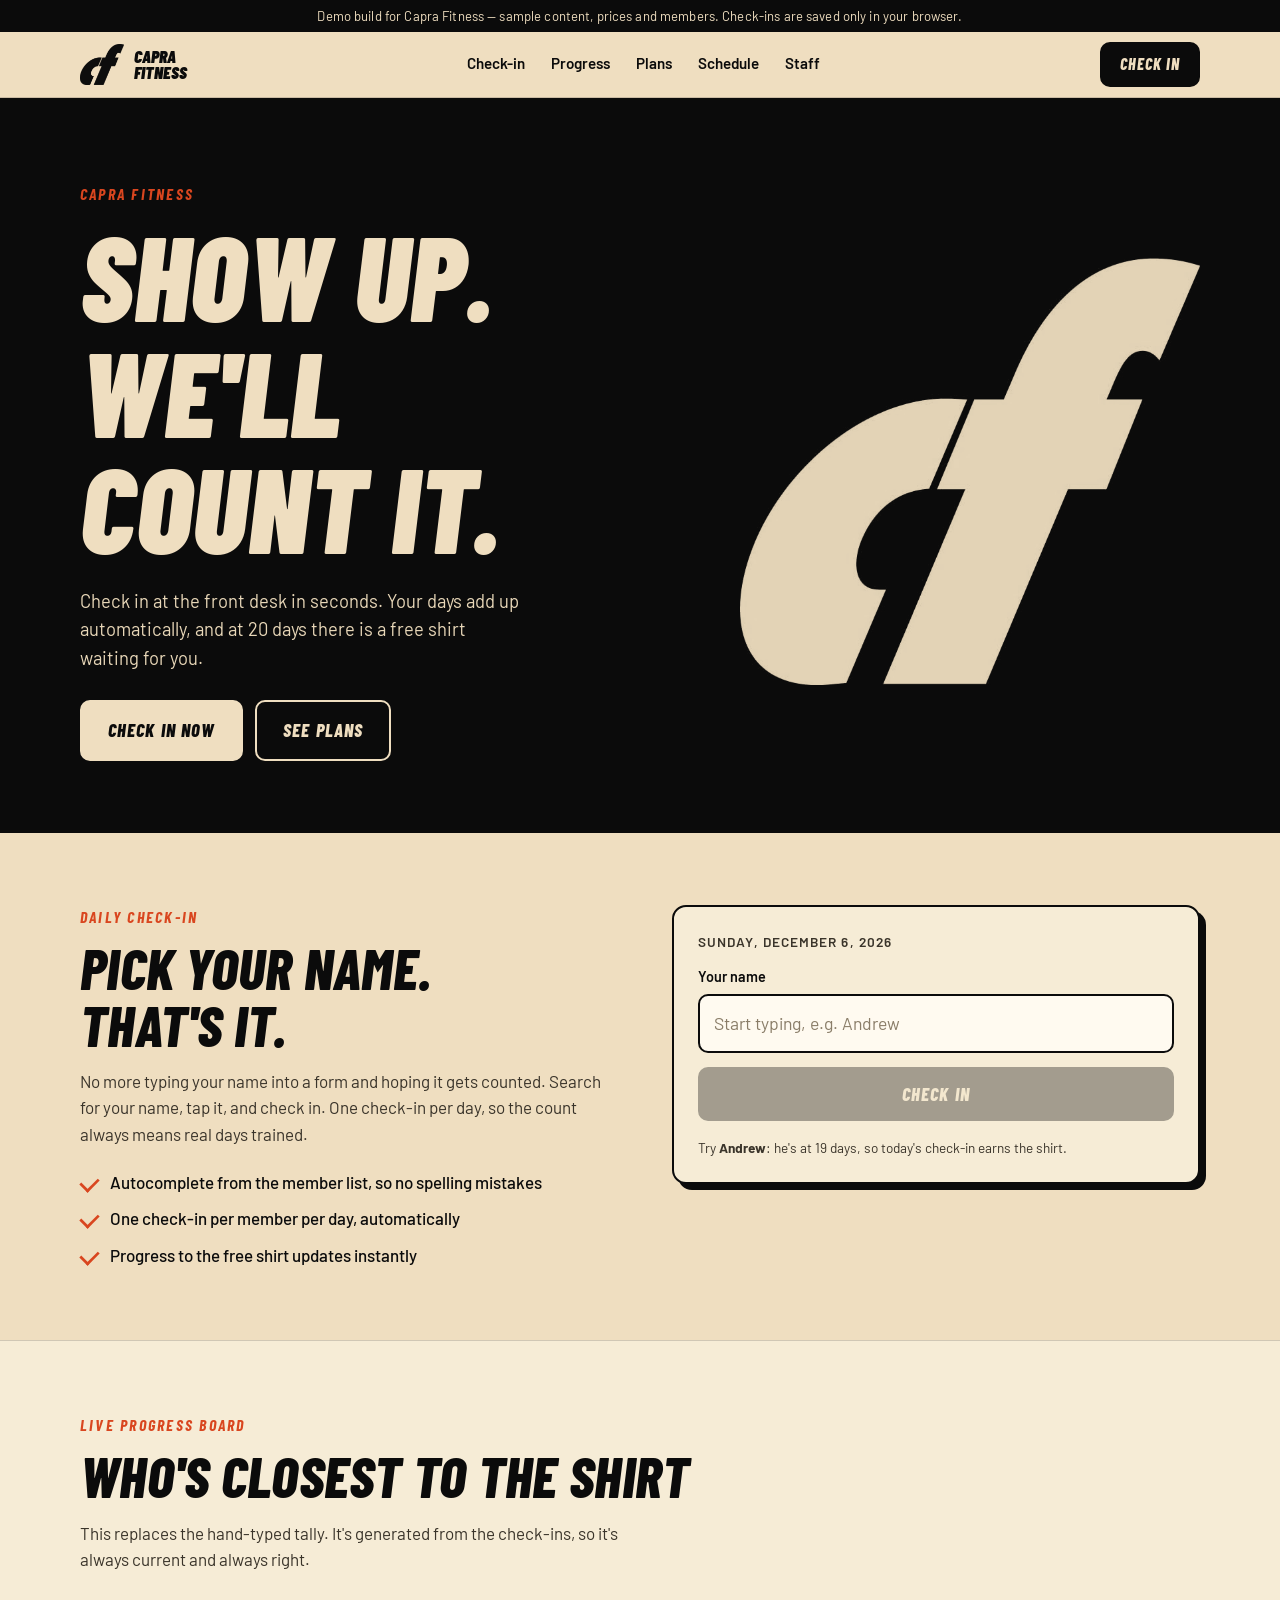
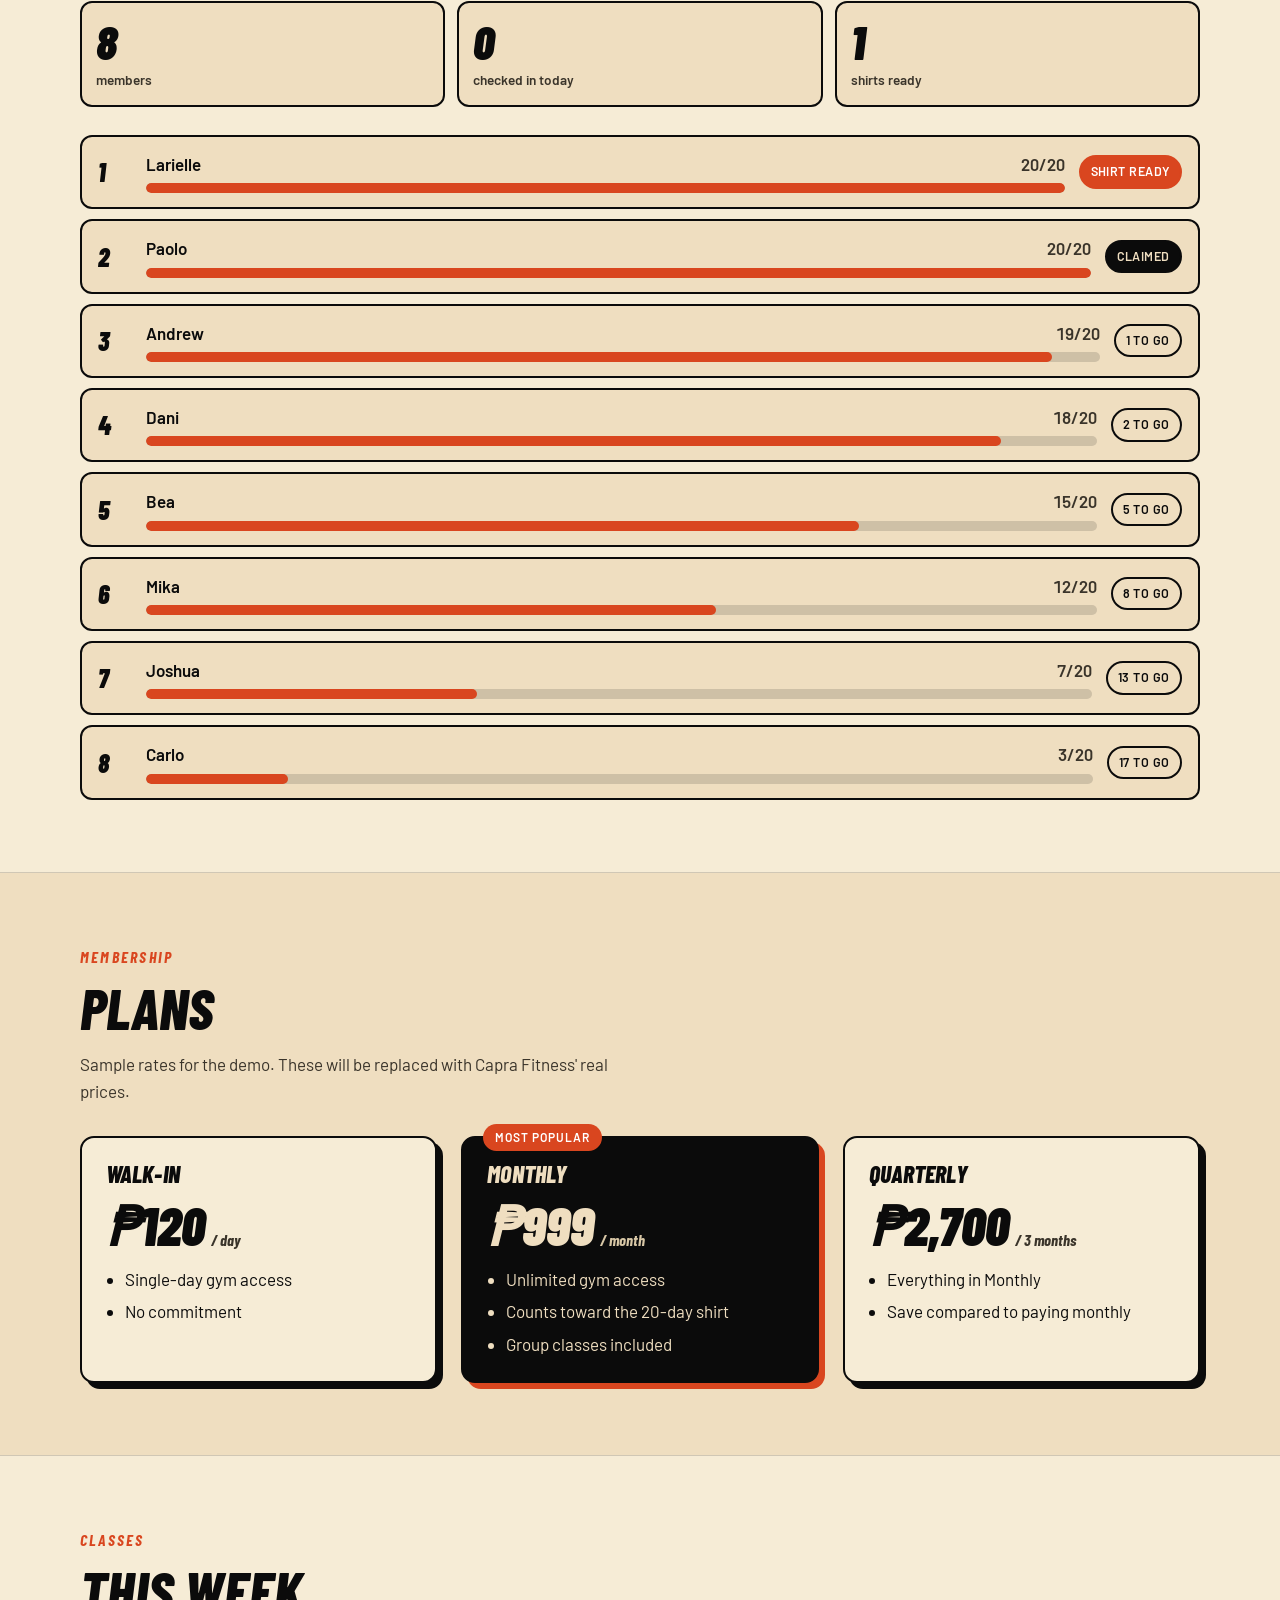
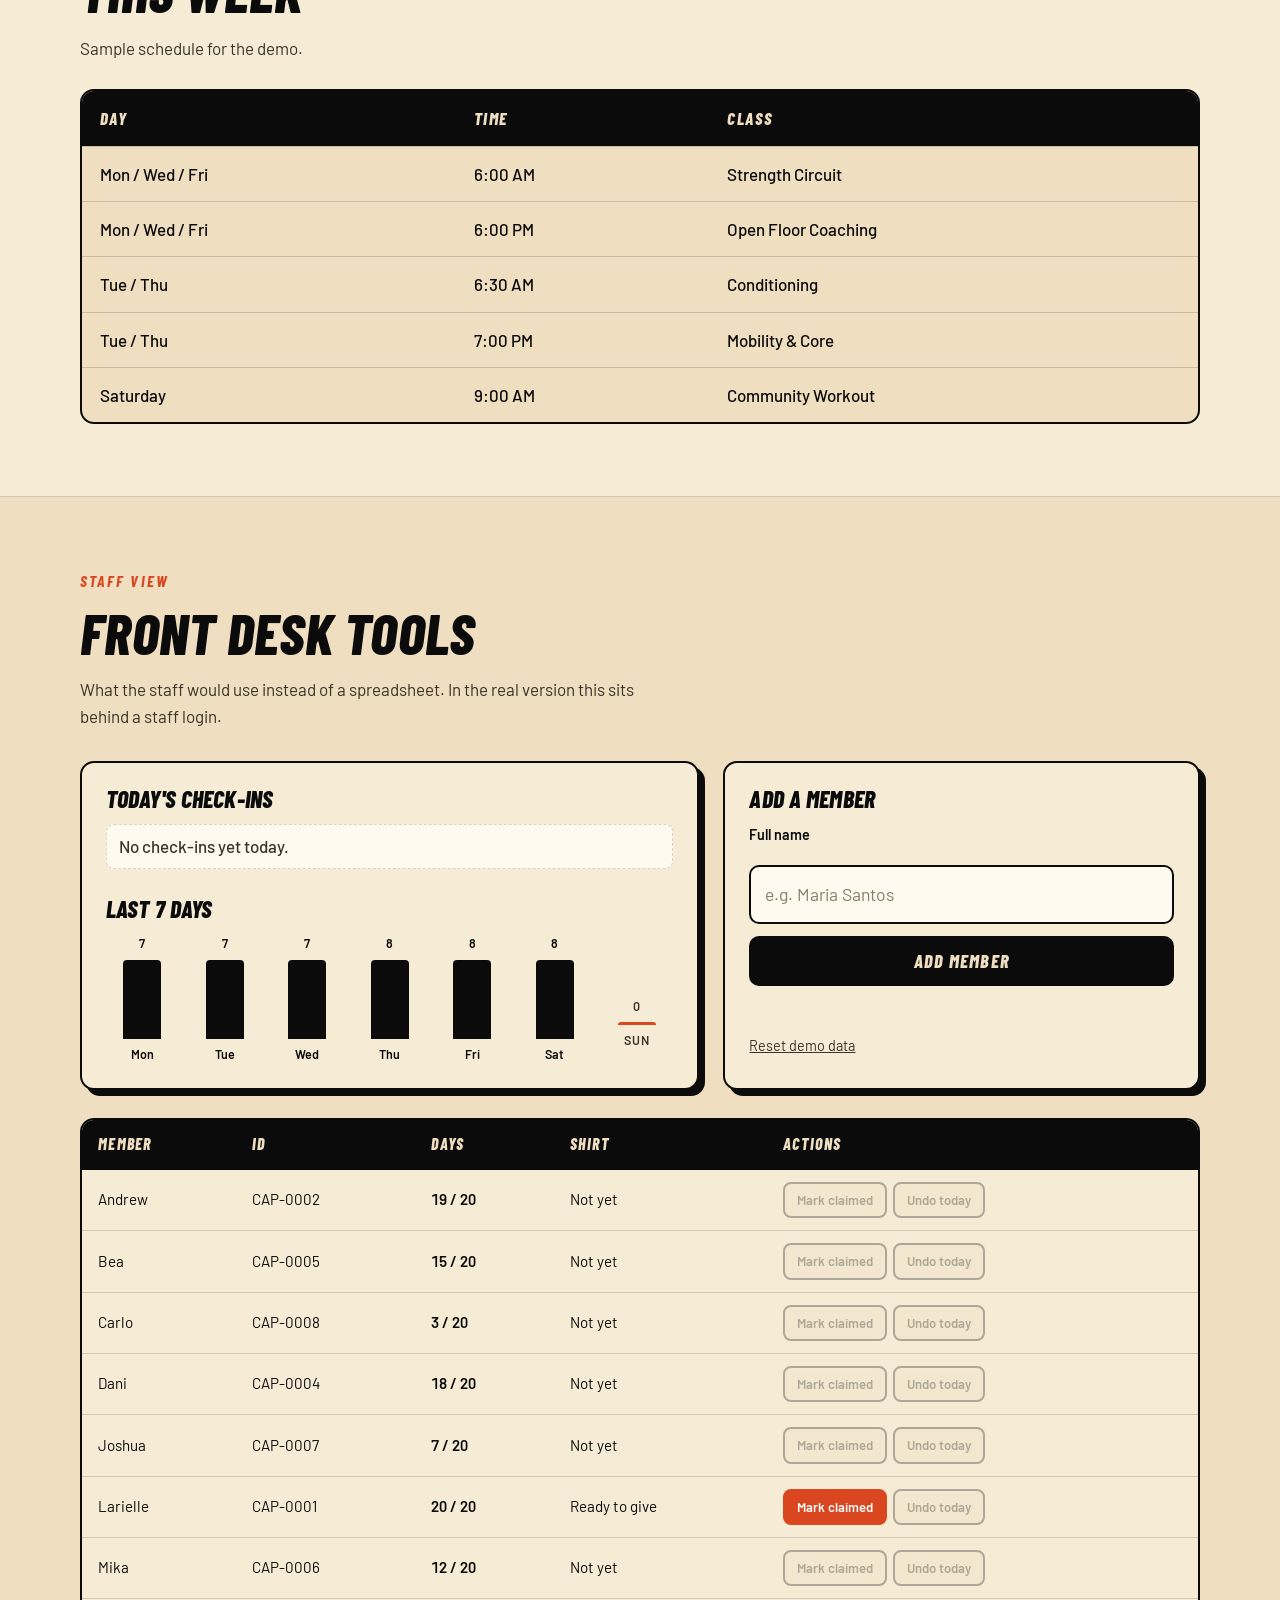
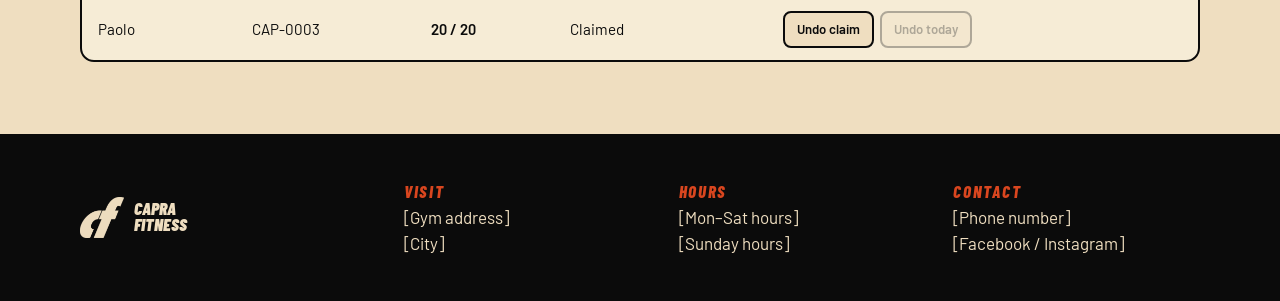
==== index.html @ 5c591a64 "Capra Fitness demo site" ====
<!doctype html>
<html lang="en">
<head>
  <meta charset="utf-8">
  <meta name="viewport" content="width=device-width, initial-scale=1">
  <title>Capra Fitness — Show up. We'll count it.</title>
  <meta name="description" content="Capra Fitness member site: class schedule, membership plans, and automatic check-in tracking with the 20-day free shirt reward.">
  <meta name="theme-color" content="#0b0b0b">
  <link rel="icon" type="image/png" href="assets/favicon.png">
  <link rel="preconnect" href="https://fonts.googleapis.com">
  <link rel="preconnect" href="https://fonts.gstatic.com" crossorigin>
  <link href="https://fonts.googleapis.com/css2?family=Barlow+Condensed:ital,wght@1,700;1,800;1,900&family=Barlow:wght@400;500;600&display=swap" rel="stylesheet">
  <link rel="stylesheet" href="styles.css">
</head>
<body>
  <div class="demo-bar">Demo build for Capra Fitness &mdash; sample content, prices and members. Check-ins are saved only in your browser.</div>

  <header class="site-header">
    <div class="container header-inner">
      <a class="brand" href="#top" aria-label="Capra Fitness home">
        <img src="assets/logo.png" alt="" width="44" height="41">
        <span>Capra<br>Fitness</span>
      </a>
      <nav class="nav" aria-label="Main">
        <a href="#checkin">Check-in</a>
        <a href="#progress">Progress</a>
        <a href="#plans">Plans</a>
        <a href="#schedule">Schedule</a>
        <a href="#staff">Staff</a>
      </nav>
      <a class="btn btn-small" href="#checkin">Check in</a>
    </div>
  </header>

  <main id="top">
    <section class="hero">
      <div class="container hero-inner">
        <div class="hero-copy">
          <p class="eyebrow">Capra Fitness</p>
          <h1>Show up.<br>We'll count&nbsp;it.</h1>
          <p class="lede">Check in at the front desk in seconds. Your days add up automatically, and at 20 days there is a free shirt waiting for you.</p>
          <div class="hero-actions">
            <a class="btn btn-light" href="#checkin">Check in now</a>
            <a class="btn btn-ghost" href="#plans">See plans</a>
          </div>
        </div>
        <img class="hero-logo" src="assets/logo-cream.png" alt="Capra Fitness cf logo" width="692" height="643">
      </div>
    </section>

    <section class="section" id="checkin">
      <div class="container two-col">
        <div>
          <p class="eyebrow">Daily check-in</p>
          <h2>Pick your name.<br>That's it.</h2>
          <p class="muted">No more typing your name into a form and hoping it gets counted. Search for your name, tap it, and check in. One check-in per day, so the count always means real days trained.</p>
          <ul class="ticks">
            <li>Autocomplete from the member list, so no spelling mistakes</li>
            <li>One check-in per member per day, automatically</li>
            <li>Progress to the free shirt updates instantly</li>
          </ul>
        </div>

        <div class="card checkin-card">
          <p class="today" id="todayLabel"></p>
          <label for="nameInput" class="label">Your name</label>
          <div class="combo">
            <input id="nameInput" type="text" inputmode="search" autocomplete="off" placeholder="Start typing, e.g. Andrew"
                   role="combobox" aria-expanded="false" aria-controls="suggestions" aria-autocomplete="list">
            <ul id="suggestions" class="suggestions" role="listbox" hidden></ul>
          </div>
          <button id="checkinBtn" class="btn btn-full" type="button" disabled>Check in</button>
          <div id="result" class="result" aria-live="polite"></div>
          <p class="hint">Try <strong>Andrew</strong>: he's at 19 days, so today's check-in earns the shirt.</p>
        </div>
      </div>
    </section>

    <section class="section section-alt" id="progress">
      <div class="container">
        <p class="eyebrow">Live progress board</p>
        <h2>Who's closest to the shirt</h2>
        <p class="muted narrow">This replaces the hand-typed tally. It's generated from the check-ins, so it's always current and always right.</p>
        <div class="stats" id="stats"></div>
        <ol class="board" id="board"></ol>
      </div>
    </section>

    <section class="section" id="plans">
      <div class="container">
        <p class="eyebrow">Membership</p>
        <h2>Plans</h2>
        <p class="muted narrow">Sample rates for the demo. These will be replaced with Capra Fitness' real prices.</p>
        <div class="plans">
          <article class="card plan">
            <h3>Walk-in</h3>
            <p class="price">₱120<span>/ day</span></p>
            <ul><li>Single-day gym access</li><li>No commitment</li></ul>
          </article>
          <article class="card plan plan-featured">
            <p class="badge">Most popular</p>
            <h3>Monthly</h3>
            <p class="price">₱999<span>/ month</span></p>
            <ul><li>Unlimited gym access</li><li>Counts toward the 20-day shirt</li><li>Group classes included</li></ul>
          </article>
          <article class="card plan">
            <h3>Quarterly</h3>
            <p class="price">₱2,700<span>/ 3 months</span></p>
            <ul><li>Everything in Monthly</li><li>Save compared to paying monthly</li></ul>
          </article>
        </div>
      </div>
    </section>

    <section class="section section-alt" id="schedule">
      <div class="container">
        <p class="eyebrow">Classes</p>
        <h2>This week</h2>
        <p class="muted narrow">Sample schedule for the demo.</p>
        <div class="schedule" role="table" aria-label="Weekly class schedule">
          <div class="row head" role="row"><span role="columnheader">Day</span><span role="columnheader">Time</span><span role="columnheader">Class</span></div>
          <div class="row" role="row"><span>Mon / Wed / Fri</span><span>6:00 AM</span><span>Strength Circuit</span></div>
          <div class="row" role="row"><span>Mon / Wed / Fri</span><span>6:00 PM</span><span>Open Floor Coaching</span></div>
          <div class="row" role="row"><span>Tue / Thu</span><span>6:30 AM</span><span>Conditioning</span></div>
          <div class="row" role="row"><span>Tue / Thu</span><span>7:00 PM</span><span>Mobility &amp; Core</span></div>
          <div class="row" role="row"><span>Saturday</span><span>9:00 AM</span><span>Community Workout</span></div>
        </div>
      </div>
    </section>

    <section class="section" id="staff">
      <div class="container">
        <p class="eyebrow">Staff view</p>
        <h2>Front desk tools</h2>
        <p class="muted narrow">What the staff would use instead of a spreadsheet. In the real version this sits behind a staff login.</p>

        <div class="staff-grid">
          <div class="card">
            <h3>Today's check-ins</h3>
            <ul class="today-list" id="todayList"></ul>
            <h3 class="mt">Last 7 days</h3>
            <div class="bars" id="weekBars" aria-label="Check-ins per day for the last 7 days"></div>
          </div>
          <div class="card">
            <h3>Add a member</h3>
            <form id="addForm" class="add-form">
              <label for="newName" class="label">Full name</label>
              <input id="newName" type="text" autocomplete="off" placeholder="e.g. Maria Santos" required>
              <button class="btn" type="submit">Add member</button>
            </form>
            <p class="form-msg" id="addMsg" aria-live="polite"></p>
            <button id="resetBtn" class="link-btn" type="button">Reset demo data</button>
          </div>
        </div>

        <div class="table-wrap">
          <table class="members">
            <thead><tr><th>Member</th><th>ID</th><th>Days</th><th>Shirt</th><th>Actions</th></tr></thead>
            <tbody id="memberRows"></tbody>
          </table>
        </div>
      </div>
    </section>
  </main>

  <footer class="site-footer">
    <div class="container footer-inner">
      <div class="brand brand-light">
        <img src="assets/logo-cream.png" alt="" width="44" height="41">
        <span>Capra<br>Fitness</span>
      </div>
      <div>
        <p class="foot-title">Visit</p>
        <p>[Gym address]<br>[City]</p>
      </div>
      <div>
        <p class="foot-title">Hours</p>
        <p>[Mon–Sat hours]<br>[Sunday hours]</p>
      </div>
      <div>
        <p class="foot-title">Contact</p>
        <p>[Phone number]<br>[Facebook / Instagram]</p>
      </div>
    </div>
  </footer>

  <script src="app.js"></script>
</body>
</html>
---- styles.css ----
:root {
  --cream: #efdec0;
  --cream-2: #e6d2ab;
  --cream-3: #f6ecd6;
  --ink: #0b0b0b;
  --ink-2: #3a342a;
  --accent: #d9461f;
  --line: rgba(11, 11, 11, 0.16);
  --radius: 14px;
  --display: "Barlow Condensed", "Arial Narrow", Impact, sans-serif;
  --body: "Barlow", system-ui, -apple-system, "Segoe UI", sans-serif;
}

* { box-sizing: border-box; }
html { scroll-behavior: smooth; scroll-padding-top: 84px; }
body {
  margin: 0;
  background: var(--cream);
  color: var(--ink);
  font-family: var(--body);
  font-size: 17px;
  line-height: 1.55;
  -webkit-font-smoothing: antialiased;
}
img { max-width: 100%; height: auto; display: block; }
a { color: inherit; }
h1, h2, h3 { font-family: var(--display); font-style: italic; font-weight: 800; line-height: 0.98; margin: 0; letter-spacing: 0.005em; }
h2 { font-size: clamp(2.2rem, 6vw, 3.6rem); text-transform: uppercase; margin-bottom: 16px; }
h3 { font-size: 1.5rem; text-transform: uppercase; }
p { margin: 0 0 1rem; }
.container { width: min(1120px, 100% - 32px); margin-inline: auto; }
.muted { color: var(--ink-2); }
.narrow { max-width: 56ch; }
.eyebrow { font-family: var(--display); font-style: italic; font-weight: 700; letter-spacing: 0.14em; text-transform: uppercase; font-size: 1rem; color: var(--accent); margin-bottom: 0.6rem; }
.mt { margin-top: 1.75rem; }

:focus-visible { outline: 3px solid var(--accent); outline-offset: 2px; }

/* Demo banner */
.demo-bar { background: var(--ink); color: var(--cream); font-size: 0.82rem; text-align: center; padding: 6px 12px; letter-spacing: 0.01em; }

/* Header */
.site-header { position: sticky; top: 0; z-index: 20; background: rgba(239, 222, 192, 0.92); backdrop-filter: blur(8px); border-bottom: 1px solid var(--line); }
.header-inner { display: flex; align-items: center; justify-content: space-between; gap: 16px; padding: 10px 0; }
.brand { display: flex; align-items: center; gap: 10px; text-decoration: none; font-family: var(--display); font-style: italic; font-weight: 900; text-transform: uppercase; line-height: 0.9; font-size: 1.1rem; }
.brand img { width: 44px; height: auto; }
.nav { display: none; gap: 26px; }
.nav a { text-decoration: none; font-weight: 600; font-size: 0.95rem; padding: 6px 0; border-bottom: 2px solid transparent; }
.nav a:hover { border-color: var(--ink); }
@media (min-width: 820px) { .nav { display: flex; } }

/* Buttons */
.btn { display: inline-block; background: var(--ink); color: var(--cream); font-family: var(--display); font-style: italic; font-weight: 800; text-transform: uppercase; letter-spacing: 0.06em; font-size: 1.15rem; padding: 14px 26px; border: 2px solid var(--ink); border-radius: 10px; cursor: pointer; text-decoration: none; transition: transform 0.12s ease, background 0.12s ease; text-align: center; }
.btn:hover:not(:disabled) { transform: translateY(-2px); }
.btn:disabled { opacity: 0.35; cursor: not-allowed; }
.btn-small { padding: 8px 18px; font-size: 1rem; }
.btn-full { width: 100%; margin-top: 14px; }
.btn-light { background: var(--cream); color: var(--ink); border-color: var(--cream); }
.btn-ghost { background: transparent; color: var(--cream); border-color: var(--cream); }
.link-btn { background: none; border: 0; padding: 0; margin-top: 18px; font: inherit; font-size: 0.9rem; color: var(--ink-2); text-decoration: underline; cursor: pointer; }

/* Hero */
.hero { background: var(--ink); color: var(--cream); overflow: hidden; }
.hero-inner { display: grid; gap: 28px; padding: 56px 0 48px; align-items: center; }
.hero h1 { font-size: clamp(3.4rem, 13vw, 7.4rem); text-transform: uppercase; font-weight: 900; }
.lede { font-size: 1.15rem; max-width: 44ch; margin: 22px 0 28px; color: #e8d7b8; }
.hero-actions { display: flex; flex-wrap: wrap; gap: 12px; }
.hero-logo { width: min(340px, 62%); justify-self: end; opacity: 0.96; }
@media (min-width: 860px) {
  .hero-inner { grid-template-columns: 1.25fr 1fr; padding: 84px 0 72px; }
  .hero-logo { width: min(460px, 100%); }
}

/* Sections */
.section { padding: 72px 0; }
.section-alt { background: var(--cream-3); border-block: 1px solid var(--line); }
.two-col { display: grid; gap: 36px; align-items: start; }
@media (min-width: 900px) { .two-col { grid-template-columns: 1fr 1fr; gap: 64px; } }
.ticks { list-style: none; padding: 0; margin: 22px 0 0; display: grid; gap: 10px; }
.ticks li { padding-left: 30px; position: relative; font-weight: 500; }
.ticks li::before { content: ""; position: absolute; left: 0; top: 0.42em; width: 16px; height: 10px; border-left: 3px solid var(--accent); border-bottom: 3px solid var(--accent); transform: rotate(-45deg) scale(0.9); }

/* Cards */
.card { background: var(--cream-3); border: 2px solid var(--ink); border-radius: var(--radius); padding: 24px; box-shadow: 6px 6px 0 var(--ink); }
.section-alt .card { background: var(--cream); }

/* Check-in */
.today { font-size: 0.85rem; letter-spacing: 0.08em; text-transform: uppercase; font-weight: 600; color: var(--ink-2); margin-bottom: 14px; }
.label { display: block; font-weight: 600; font-size: 0.9rem; margin-bottom: 6px; }
input[type="text"] { width: 100%; font: inherit; font-size: 1.1rem; padding: 14px 14px; border: 2px solid var(--ink); border-radius: 10px; background: #fffaf0; color: var(--ink); }
input[type="text"]::placeholder { color: #8a7d68; }
.combo { position: relative; }
.suggestions { position: absolute; z-index: 5; left: 0; right: 0; top: calc(100% + 6px); margin: 0; padding: 6px; list-style: none; background: #fffaf0; border: 2px solid var(--ink); border-radius: 10px; box-shadow: 4px 4px 0 var(--ink); max-height: 260px; overflow: auto; }
.suggestions li { display: flex; justify-content: space-between; gap: 12px; padding: 10px 12px; border-radius: 7px; cursor: pointer; font-weight: 600; }
.suggestions li small { font-weight: 500; color: var(--ink-2); }
.suggestions li[aria-selected="true"], .suggestions li:hover { background: var(--ink); color: var(--cream); }
.suggestions li[aria-selected="true"] small, .suggestions li:hover small { color: #d8c7a6; }
.suggestions .empty { cursor: default; font-weight: 500; color: var(--ink-2); }
.suggestions .empty:hover { background: none; color: var(--ink-2); }
.hint { font-size: 0.85rem; color: var(--ink-2); margin: 16px 0 0; }

.result { margin-top: 18px; }
.result:empty { display: none; }
.result-box { border: 2px solid var(--ink); border-radius: 12px; padding: 16px; background: #fffaf0; animation: pop 0.25s ease; }
.result-box.success { background: var(--ink); color: var(--cream); }
.result-box.warn { background: #fff0cf; }
.result-title { font-family: var(--display); font-style: italic; font-weight: 800; text-transform: uppercase; font-size: 1.6rem; line-height: 1; margin-bottom: 6px; }
.result-sub { margin: 0 0 12px; font-size: 0.98rem; }
@keyframes pop { from { transform: scale(0.97); opacity: 0; } to { transform: none; opacity: 1; } }

/* 20-day meter */
.meter { display: grid; grid-template-columns: repeat(20, 1fr); gap: 3px; }
.meter i { display: block; height: 14px; background: rgba(11, 11, 11, 0.14); border-radius: 2px; transform: skewX(-18deg); }
.meter i.on { background: var(--accent); }
.result-box.success .meter i { background: rgba(239, 222, 192, 0.22); }
.result-box.success .meter i.on { background: var(--accent); }
.meter-caption { display: flex; justify-content: space-between; font-size: 0.82rem; margin-top: 6px; font-weight: 600; }

/* Stats + board */
.stats { display: grid; grid-template-columns: repeat(3, 1fr); gap: 12px; margin: 28px 0; }
.stat { border: 2px solid var(--ink); border-radius: 12px; padding: 14px; background: var(--cream); }
.stat b { display: block; font-family: var(--display); font-style: italic; font-weight: 900; font-size: clamp(2rem, 7vw, 3rem); line-height: 1; }
.stat span { font-size: 0.85rem; font-weight: 600; color: var(--ink-2); }
.board { list-style: none; margin: 0; padding: 0; display: grid; gap: 10px; }
.board li { display: grid; grid-template-columns: 34px 1fr auto; gap: 14px; align-items: center; padding: 14px 16px; border: 2px solid var(--ink); border-radius: 12px; background: var(--cream); }
.rank { font-family: var(--display); font-style: italic; font-weight: 900; font-size: 1.6rem; line-height: 1; }
.who { min-width: 0; }
.who-top { display: flex; justify-content: space-between; gap: 10px; font-weight: 600; margin-bottom: 6px; }
.who-top span:last-child { font-variant-numeric: tabular-nums; color: var(--ink-2); }
.track { height: 10px; background: rgba(11, 11, 11, 0.14); border-radius: 99px; overflow: hidden; }
.fill { height: 100%; background: var(--accent); border-radius: 99px; transition: width 0.5s ease; }
.pill { font-size: 0.78rem; font-weight: 600; letter-spacing: 0.04em; text-transform: uppercase; padding: 5px 10px; border-radius: 99px; border: 2px solid var(--ink); white-space: nowrap; }
.pill.eligible { background: var(--accent); border-color: var(--accent); color: #fff; }
.pill.claimed { background: var(--ink); color: var(--cream); }
@media (max-width: 560px) {
  .board li { grid-template-columns: 28px 1fr; }
  .board li .pill { grid-column: 2; justify-self: start; }
}

/* Plans */
.plans { display: grid; gap: 24px; margin-top: 32px; }
@media (min-width: 820px) { .plans { grid-template-columns: repeat(3, 1fr); } }
.plan { position: relative; }
.plan .price { font-family: var(--display); font-style: italic; font-weight: 900; font-size: 3.4rem; line-height: 1; margin: 12px 0 14px; }
.plan .price span { font-size: 1rem; font-weight: 700; color: var(--ink-2); margin-left: 6px; }
.plan ul { margin: 0; padding-left: 1.1em; display: grid; gap: 6px; }
.plan-featured { background: var(--ink); color: var(--cream); box-shadow: 6px 6px 0 var(--accent); }
.plan-featured .price span { color: #d8c7a6; }
.badge { position: absolute; top: -14px; left: 20px; background: var(--accent); color: #fff; font-size: 0.75rem; font-weight: 600; text-transform: uppercase; letter-spacing: 0.08em; padding: 4px 12px; border-radius: 99px; margin: 0; }

/* Schedule */
.schedule { margin-top: 28px; border: 2px solid var(--ink); border-radius: var(--radius); overflow: hidden; background: var(--cream); }
.schedule .row { display: grid; grid-template-columns: 1.2fr 0.8fr 1.5fr; gap: 12px; padding: 14px 18px; border-top: 1px solid var(--line); font-weight: 500; }
.schedule .row:first-child { border-top: 0; }
.schedule .head { background: var(--ink); color: var(--cream); font-family: var(--display); font-style: italic; font-weight: 800; text-transform: uppercase; letter-spacing: 0.08em; }
@media (max-width: 560px) { .schedule .row { grid-template-columns: 1fr 1fr; } .schedule .row span:last-child { grid-column: 1 / -1; font-weight: 600; } .schedule .head span:last-child { display: none; } }

/* Staff */
.staff-grid { display: grid; gap: 24px; margin: 32px 0 28px; }
@media (min-width: 900px) { .staff-grid { grid-template-columns: 1.3fr 1fr; } }
.today-list { list-style: none; margin: 14px 0 0; padding: 0; display: grid; gap: 6px; max-height: 190px; overflow: auto; }
.today-list li { display: flex; justify-content: space-between; padding: 8px 12px; border: 1px solid var(--line); border-radius: 8px; background: #fffaf0; font-weight: 500; }
.today-list li small { color: var(--ink-2); }
.today-list .none { color: var(--ink-2); border-style: dashed; }
.bars { display: grid; grid-template-columns: repeat(7, 1fr); gap: 10px; align-items: end; height: 130px; margin-top: 14px; }
.bar { display: flex; flex-direction: column; justify-content: flex-end; align-items: center; height: 100%; gap: 6px; font-size: 0.78rem; font-weight: 600; }
.bar div { width: 100%; max-width: 38px; background: var(--ink); border-radius: 4px 4px 0 0; min-height: 3px; }
.bar.today div { background: var(--accent); }
.add-form { display: grid; gap: 12px; margin-top: 14px; }
.add-form .btn { padding: 12px 20px; }
.form-msg { min-height: 1.4em; margin: 10px 0 0; font-size: 0.92rem; font-weight: 600; }
.table-wrap { overflow-x: auto; border: 2px solid var(--ink); border-radius: var(--radius); background: var(--cream-3); }
.members { width: 100%; border-collapse: collapse; min-width: 640px; }
.members th, .members td { text-align: left; padding: 12px 16px; border-bottom: 1px solid var(--line); font-size: 0.95rem; }
.members th { background: var(--ink); color: var(--cream); font-family: var(--display); font-style: italic; font-weight: 800; text-transform: uppercase; letter-spacing: 0.08em; font-size: 1rem; }
.members tr:last-child td { border-bottom: 0; }
.members td:nth-child(3) { font-variant-numeric: tabular-nums; font-weight: 600; }
.row-btn { font: inherit; font-size: 0.82rem; font-weight: 600; padding: 6px 12px; margin-right: 6px; border: 2px solid var(--ink); border-radius: 8px; background: var(--cream); color: var(--ink); cursor: pointer; }
.row-btn:hover { background: var(--ink); color: var(--cream); }
.row-btn.primary { background: var(--accent); border-color: var(--accent); color: #fff; }
.row-btn:disabled { opacity: 0.3; cursor: not-allowed; background: var(--cream); color: var(--ink); }

/* Footer */
.site-footer { background: var(--ink); color: var(--cream); padding: 44px 0; }
.footer-inner { display: grid; gap: 28px; }
@media (min-width: 760px) { .footer-inner { grid-template-columns: 1.2fr 1fr 1fr 1fr; } }
.brand-light { color: var(--cream); }
.foot-title { font-family: var(--display); font-style: italic; font-weight: 800; text-transform: uppercase; letter-spacing: 0.1em; color: var(--accent); margin-bottom: 6px; }
.site-footer p { margin: 0; }

@media (prefers-reduced-motion: reduce) {
  html { scroll-behavior: auto; }
  *, *::before, *::after { animation: none !important; transition: none !important; }
}
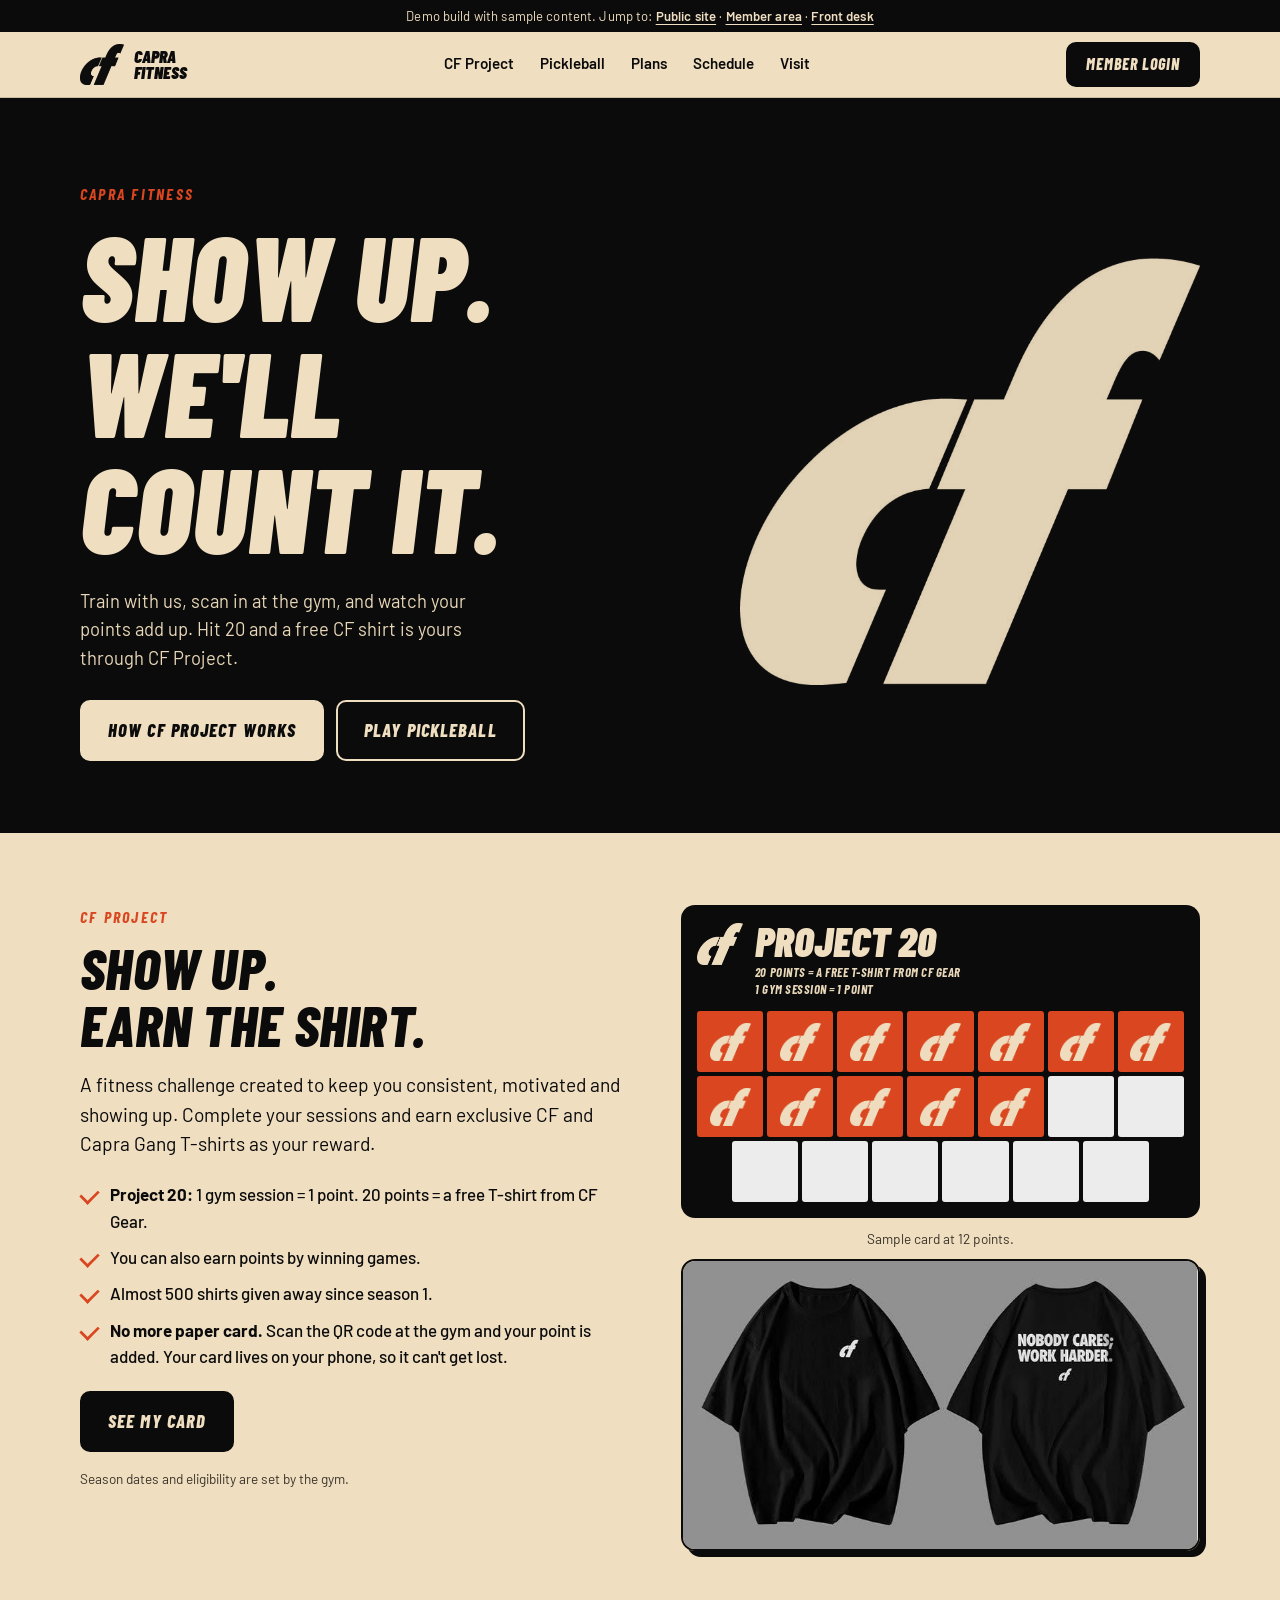
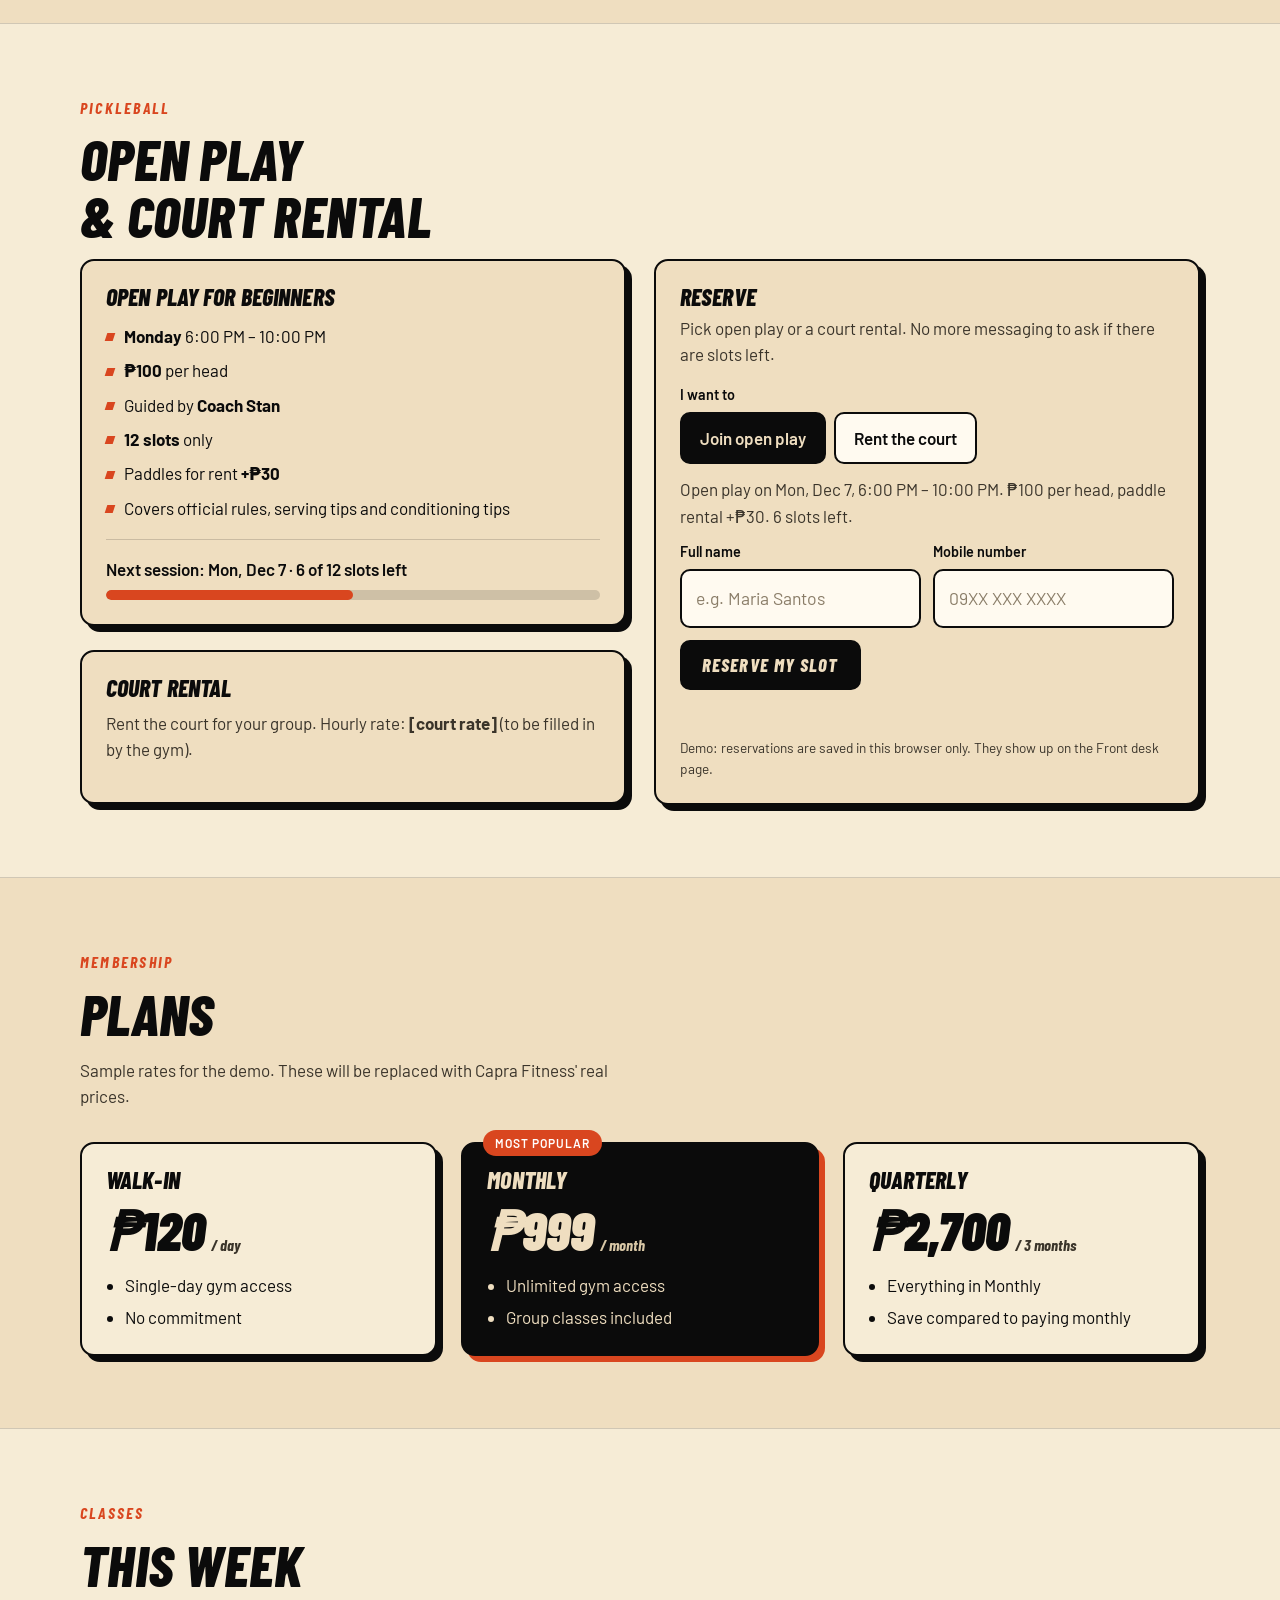
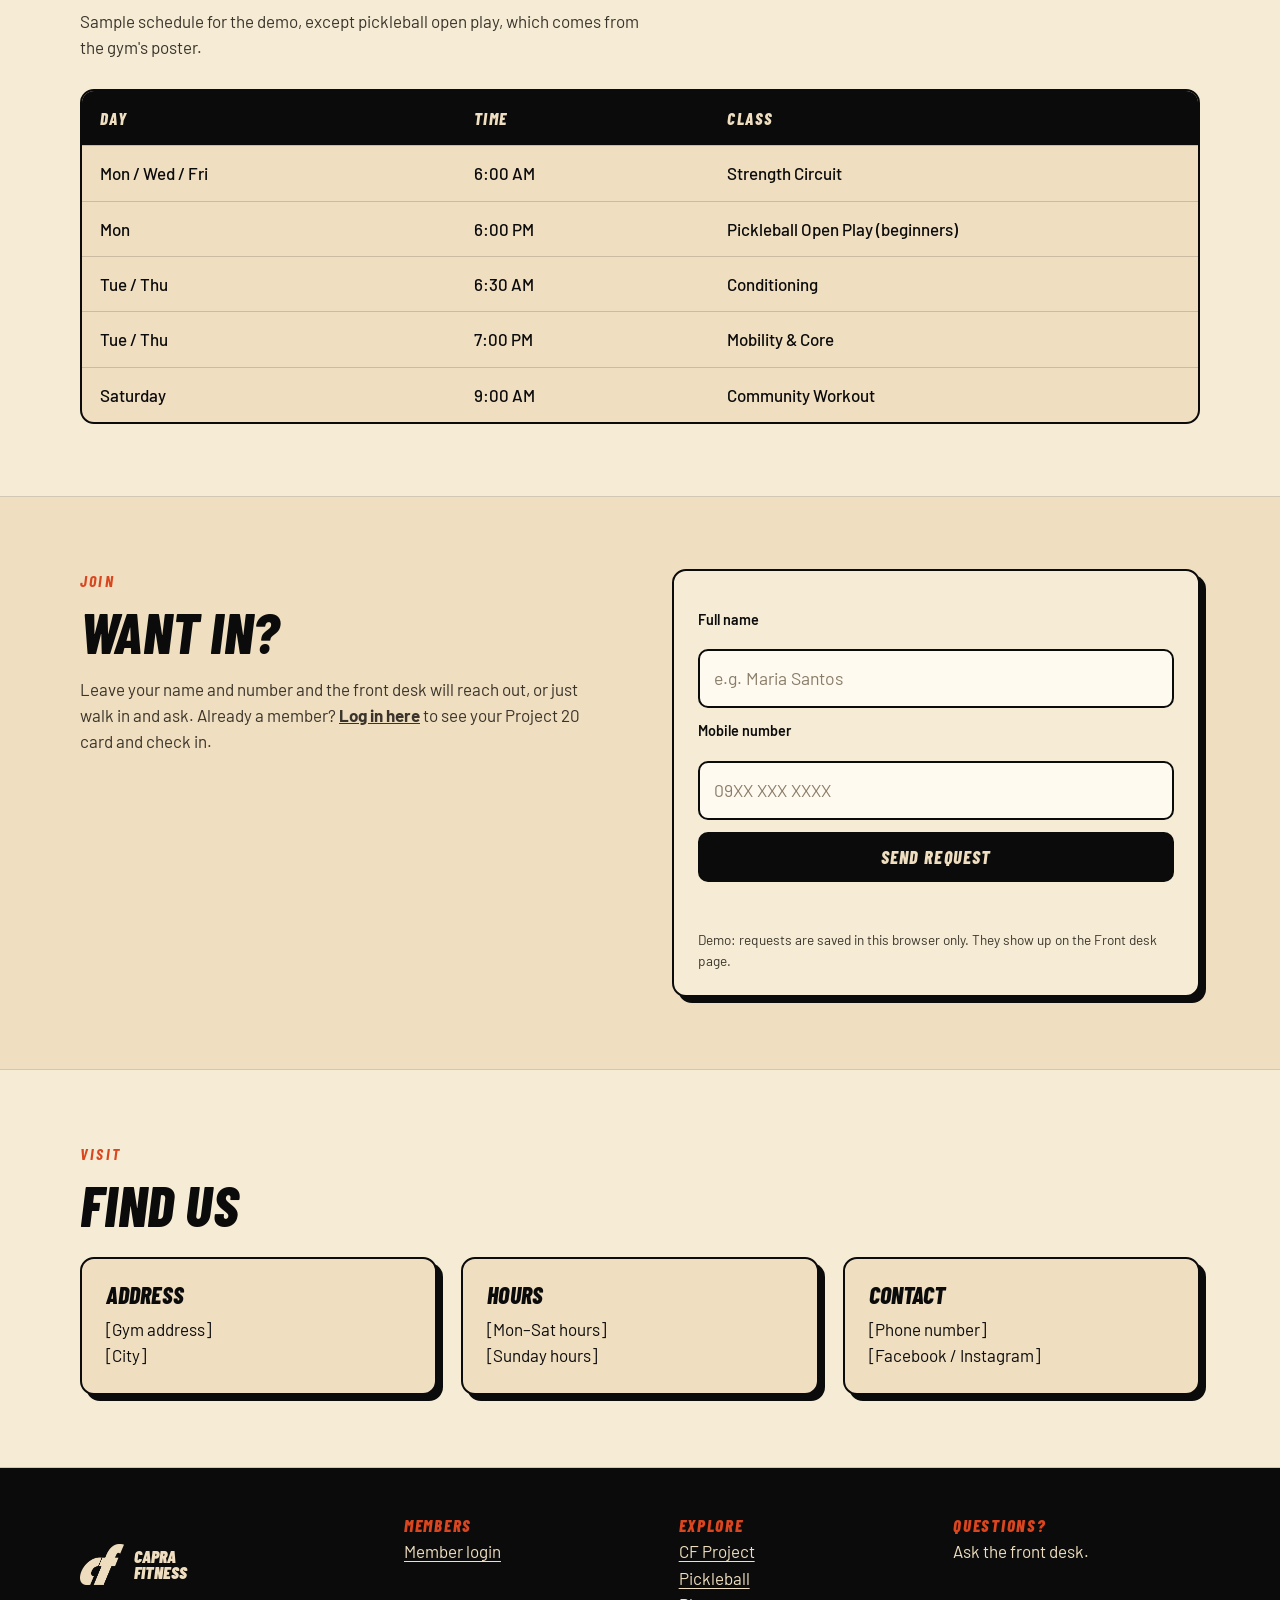
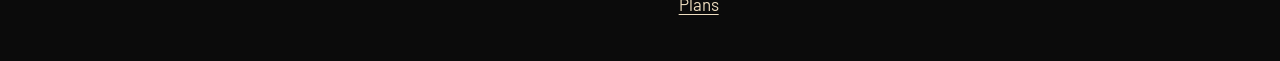
==== commit 27a16e0c: "new layout" ====
--- a/index.html
+++ b/index.html
@@ -4,7 +4,7 @@
   <meta charset="utf-8">
   <meta name="viewport" content="width=device-width, initial-scale=1">
   <title>Capra Fitness — Show up. We'll count it.</title>
-  <meta name="description" content="Capra Fitness member site: class schedule, membership plans, and automatic check-in tracking with the 20-day free shirt reward.">
+  <meta name="description" content="Capra Fitness: CF Project free shirt challenge, pickleball open play and court rental, membership plans and class schedule.">
   <meta name="theme-color" content="#0b0b0b">
   <link rel="icon" type="image/png" href="assets/favicon.png">
   <link rel="preconnect" href="https://fonts.googleapis.com">
@@ -13,7 +13,10 @@
   <link rel="stylesheet" href="styles.css">
 </head>
 <body>
-  <div class="demo-bar">Demo build for Capra Fitness &mdash; sample content, prices and members. Check-ins are saved only in your browser.</div>
+  <div class="demo-bar">
+    Demo build with sample content. Jump to:
+    <a href="index.html">Public site</a> &middot; <a href="member.html">Member area</a> &middot; <a href="desk.html">Front desk</a>
+  </div>
 
   <header class="site-header">
     <div class="container header-inner">
@@ -22,13 +25,13 @@
         <span>Capra<br>Fitness</span>
       </a>
       <nav class="nav" aria-label="Main">
-        <a href="#checkin">Check-in</a>
-        <a href="#progress">Progress</a>
+        <a href="#cf-project">CF Project</a>
+        <a href="#pickleball">Pickleball</a>
         <a href="#plans">Plans</a>
         <a href="#schedule">Schedule</a>
-        <a href="#staff">Staff</a>
+        <a href="#visit">Visit</a>
       </nav>
-      <a class="btn btn-small" href="#checkin">Check in</a>
+      <a class="btn btn-small" href="member.html">Member login</a>
     </div>
   </header>
 
@@ -38,51 +41,95 @@
         <div class="hero-copy">
           <p class="eyebrow">Capra Fitness</p>
           <h1>Show up.<br>We'll count&nbsp;it.</h1>
-          <p class="lede">Check in at the front desk in seconds. Your days add up automatically, and at 20 days there is a free shirt waiting for you.</p>
+          <p class="lede">Train with us, scan in at the gym, and watch your points add up. Hit 20 and a free CF shirt is yours through CF Project.</p>
           <div class="hero-actions">
-            <a class="btn btn-light" href="#checkin">Check in now</a>
-            <a class="btn btn-ghost" href="#plans">See plans</a>
+            <a class="btn btn-light" href="#cf-project">How CF Project works</a>
+            <a class="btn btn-ghost" href="#pickleball">Play pickleball</a>
           </div>
         </div>
         <img class="hero-logo" src="assets/logo-cream.png" alt="Capra Fitness cf logo" width="692" height="643">
       </div>
     </section>
 
-    <section class="section" id="checkin">
-      <div class="container two-col">
-        <div>
-          <p class="eyebrow">Daily check-in</p>
-          <h2>Pick your name.<br>That's it.</h2>
-          <p class="muted">No more typing your name into a form and hoping it gets counted. Search for your name, tap it, and check in. One check-in per day, so the count always means real days trained.</p>
-          <ul class="ticks">
-            <li>Autocomplete from the member list, so no spelling mistakes</li>
-            <li>One check-in per member per day, automatically</li>
-            <li>Progress to the free shirt updates instantly</li>
-          </ul>
-        </div>
-
-        <div class="card checkin-card">
-          <p class="today" id="todayLabel"></p>
-          <label for="nameInput" class="label">Your name</label>
-          <div class="combo">
-            <input id="nameInput" type="text" inputmode="search" autocomplete="off" placeholder="Start typing, e.g. Andrew"
-                   role="combobox" aria-expanded="false" aria-controls="suggestions" aria-autocomplete="list">
-            <ul id="suggestions" class="suggestions" role="listbox" hidden></ul>
-          </div>
-          <button id="checkinBtn" class="btn btn-full" type="button" disabled>Check in</button>
-          <div id="result" class="result" aria-live="polite"></div>
-          <p class="hint">Try <strong>Andrew</strong>: he's at 19 days, so today's check-in earns the shirt.</p>
-        </div>
-      </div>
-    </section>
-
-    <section class="section section-alt" id="progress">
-      <div class="container">
-        <p class="eyebrow">Live progress board</p>
-        <h2>Who's closest to the shirt</h2>
-        <p class="muted narrow">This replaces the hand-typed tally. It's generated from the check-ins, so it's always current and always right.</p>
-        <div class="stats" id="stats"></div>
-        <ol class="board" id="board"></ol>
+    <section class="section" id="cf-project">
+      <div class="container">
+        <div class="cf-grid">
+          <div class="cf-copy">
+            <p class="eyebrow">CF Project</p>
+            <h2>Show up.<br>Earn the shirt.</h2>
+            <p class="lead">A fitness challenge created to keep you consistent, motivated and showing up. Complete your sessions and earn exclusive CF and Capra Gang T-shirts as your reward.</p>
+            <ul class="ticks">
+              <li><strong>Project 20:</strong> 1 gym session = 1 point. 20 points = a free T-shirt from CF Gear.</li>
+              <li>You can also earn points by winning games.</li>
+              <li>Almost 500 shirts given away since season 1.</li>
+              <li><strong>No more paper card.</strong> Scan the QR code at the gym and your point is added. Your card lives on your phone, so it can't get lost.</li>
+            </ul>
+            <div class="hero-actions cf-actions">
+              <a class="btn" href="member.html">See my card</a>
+            </div>
+            <p class="hint">Season dates and eligibility are set by the gym.</p>
+          </div>
+          <div class="cf-visual">
+            <div id="p20Preview" class="p20-preview"></div>
+            <p class="hint center">Sample card at 12 points.</p>
+            <img class="cf-shirts" src="assets/cf-shirts.jpg" alt="The black CF shirt, front with the cf logo and back reading Nobody cares; work harder." width="732" height="566" loading="lazy">
+          </div>
+        </div>
+      </div>
+    </section>
+
+    <section class="section section-alt" id="pickleball">
+      <div class="container">
+        <p class="eyebrow">Pickleball</p>
+        <h2>Open play<br>&amp; court rental</h2>
+        <div class="pb-grid">
+          <div class="pb-info">
+            <article class="card">
+              <h3>Open Play for Beginners</h3>
+              <ul class="facts">
+                <li><b>Monday</b> 6:00 PM &ndash; 10:00 PM</li>
+                <li><b>&#8369;100</b> per head</li>
+                <li>Guided by <b>Coach Stan</b></li>
+                <li><b>12 slots</b> only</li>
+                <li>Paddles for rent <b>+&#8369;30</b></li>
+                <li>Covers official rules, serving tips and conditioning tips</li>
+              </ul>
+              <div class="slots" aria-live="polite">
+                <p class="slots-text" id="pbSlotsText"></p>
+                <div class="track"><div class="fill" id="pbSlotsFill"></div></div>
+              </div>
+            </article>
+            <article class="card">
+              <h3>Court rental</h3>
+              <p class="muted">Rent the court for your group. Hourly rate: <strong>[court rate]</strong> (to be filled in by the gym).</p>
+            </article>
+          </div>
+
+          <div class="card pb-form-card" id="reserve">
+            <h3>Reserve</h3>
+            <p class="muted">Pick open play or a court rental. No more messaging to ask if there are slots left.</p>
+            <form id="pbForm" class="add-form" novalidate>
+              <fieldset class="seg">
+                <legend class="label">I want to</legend>
+                <label><input type="radio" name="pbType" value="open" checked><span>Join open play</span></label>
+                <label><input type="radio" name="pbType" value="court"><span>Rent the court</span></label>
+              </fieldset>
+              <p class="muted pb-note" id="pbOpenNote"></p>
+              <div class="court-fields" id="pbCourtFields" hidden>
+                <div><label for="pbDate" class="label">Date</label><input id="pbDate" type="date"></div>
+                <div><label for="pbTime" class="label">Start time</label><select id="pbTime"></select></div>
+                <div><label for="pbHours" class="label">Hours</label><select id="pbHours"><option value="1">1 hour</option><option value="2" selected>2 hours</option><option value="3">3 hours</option></select></div>
+              </div>
+              <div class="two-fields">
+                <div><label for="pbName" class="label">Full name</label><input id="pbName" type="text" autocomplete="name" placeholder="e.g. Maria Santos"></div>
+                <div><label for="pbPhone" class="label">Mobile number</label><input id="pbPhone" type="text" inputmode="tel" autocomplete="tel" placeholder="09XX XXX XXXX"></div>
+              </div>
+              <button class="btn" type="submit" id="pbSubmit">Reserve my slot</button>
+            </form>
+            <p class="form-msg" id="pbMsg" aria-live="polite"></p>
+            <p class="hint">Demo: reservations are saved in this browser only. They show up on the Front desk page.</p>
+          </div>
+        </div>
       </div>
     </section>
 
@@ -94,18 +141,18 @@
         <div class="plans">
           <article class="card plan">
             <h3>Walk-in</h3>
-            <p class="price">₱120<span>/ day</span></p>
+            <p class="price">&#8369;120<span>/ day</span></p>
             <ul><li>Single-day gym access</li><li>No commitment</li></ul>
           </article>
           <article class="card plan plan-featured">
             <p class="badge">Most popular</p>
             <h3>Monthly</h3>
-            <p class="price">₱999<span>/ month</span></p>
-            <ul><li>Unlimited gym access</li><li>Counts toward the 20-day shirt</li><li>Group classes included</li></ul>
+            <p class="price">&#8369;999<span>/ month</span></p>
+            <ul><li>Unlimited gym access</li><li>Group classes included</li></ul>
           </article>
           <article class="card plan">
             <h3>Quarterly</h3>
-            <p class="price">₱2,700<span>/ 3 months</span></p>
+            <p class="price">&#8369;2,700<span>/ 3 months</span></p>
             <ul><li>Everything in Monthly</li><li>Save compared to paying monthly</li></ul>
           </article>
         </div>
@@ -116,11 +163,11 @@
       <div class="container">
         <p class="eyebrow">Classes</p>
         <h2>This week</h2>
-        <p class="muted narrow">Sample schedule for the demo.</p>
+        <p class="muted narrow">Sample schedule for the demo, except pickleball open play, which comes from the gym's poster.</p>
         <div class="schedule" role="table" aria-label="Weekly class schedule">
           <div class="row head" role="row"><span role="columnheader">Day</span><span role="columnheader">Time</span><span role="columnheader">Class</span></div>
           <div class="row" role="row"><span>Mon / Wed / Fri</span><span>6:00 AM</span><span>Strength Circuit</span></div>
-          <div class="row" role="row"><span>Mon / Wed / Fri</span><span>6:00 PM</span><span>Open Floor Coaching</span></div>
+          <div class="row" role="row"><span>Mon</span><span>6:00 PM</span><span>Pickleball Open Play (beginners)</span></div>
           <div class="row" role="row"><span>Tue / Thu</span><span>6:30 AM</span><span>Conditioning</span></div>
           <div class="row" role="row"><span>Tue / Thu</span><span>7:00 PM</span><span>Mobility &amp; Core</span></div>
           <div class="row" role="row"><span>Saturday</span><span>9:00 AM</span><span>Community Workout</span></div>
@@ -128,36 +175,35 @@
       </div>
     </section>
 
-    <section class="section" id="staff">
-      <div class="container">
-        <p class="eyebrow">Staff view</p>
-        <h2>Front desk tools</h2>
-        <p class="muted narrow">What the staff would use instead of a spreadsheet. In the real version this sits behind a staff login.</p>
-
-        <div class="staff-grid">
-          <div class="card">
-            <h3>Today's check-ins</h3>
-            <ul class="today-list" id="todayList"></ul>
-            <h3 class="mt">Last 7 days</h3>
-            <div class="bars" id="weekBars" aria-label="Check-ins per day for the last 7 days"></div>
-          </div>
-          <div class="card">
-            <h3>Add a member</h3>
-            <form id="addForm" class="add-form">
-              <label for="newName" class="label">Full name</label>
-              <input id="newName" type="text" autocomplete="off" placeholder="e.g. Maria Santos" required>
-              <button class="btn" type="submit">Add member</button>
-            </form>
-            <p class="form-msg" id="addMsg" aria-live="polite"></p>
-            <button id="resetBtn" class="link-btn" type="button">Reset demo data</button>
-          </div>
-        </div>
-
-        <div class="table-wrap">
-          <table class="members">
-            <thead><tr><th>Member</th><th>ID</th><th>Days</th><th>Shirt</th><th>Actions</th></tr></thead>
-            <tbody id="memberRows"></tbody>
-          </table>
+    <section class="section" id="join">
+      <div class="container two-col">
+        <div>
+          <p class="eyebrow">Join</p>
+          <h2>Want in?</h2>
+          <p class="muted">Leave your name and number and the front desk will reach out, or just walk in and ask. Already a member? <a href="member.html"><strong>Log in here</strong></a> to see your Project 20 card and check in.</p>
+        </div>
+        <div class="card">
+          <form id="joinForm" class="add-form" novalidate>
+            <label for="jName" class="label">Full name</label>
+            <input id="jName" type="text" autocomplete="name" placeholder="e.g. Maria Santos" required>
+            <label for="jPhone" class="label">Mobile number</label>
+            <input id="jPhone" type="text" inputmode="tel" autocomplete="tel" placeholder="09XX XXX XXXX" required>
+            <button class="btn" type="submit">Send request</button>
+          </form>
+          <p class="form-msg" id="joinMsg" aria-live="polite"></p>
+          <p class="hint">Demo: requests are saved in this browser only. They show up on the Front desk page.</p>
+        </div>
+      </div>
+    </section>
+
+    <section class="section section-alt" id="visit">
+      <div class="container">
+        <p class="eyebrow">Visit</p>
+        <h2>Find us</h2>
+        <div class="visit-grid">
+          <div class="card"><h3>Address</h3><p>[Gym address]<br>[City]</p></div>
+          <div class="card"><h3>Hours</h3><p>[Mon–Sat hours]<br>[Sunday hours]</p></div>
+          <div class="card"><h3>Contact</h3><p>[Phone number]<br>[Facebook / Instagram]</p></div>
         </div>
       </div>
     </section>
@@ -170,20 +216,21 @@
         <span>Capra<br>Fitness</span>
       </div>
       <div>
-        <p class="foot-title">Visit</p>
-        <p>[Gym address]<br>[City]</p>
+        <p class="foot-title">Members</p>
+        <p><a href="member.html">Member login</a></p>
       </div>
       <div>
-        <p class="foot-title">Hours</p>
-        <p>[Mon–Sat hours]<br>[Sunday hours]</p>
+        <p class="foot-title">Explore</p>
+        <p><a href="#cf-project">CF Project</a><br><a href="#pickleball">Pickleball</a><br><a href="#plans">Plans</a></p>
       </div>
       <div>
-        <p class="foot-title">Contact</p>
-        <p>[Phone number]<br>[Facebook / Instagram]</p>
+        <p class="foot-title">Questions?</p>
+        <p>Ask the front desk.</p>
       </div>
     </div>
   </footer>
 
-  <script src="app.js"></script>
+  <script src="shared.js"></script>
+  <script src="home.js"></script>
 </body>
 </html>
--- a/styles.css
+++ b/styles.css
@@ -192,3 +192,185 @@
   html { scroll-behavior: auto; }
   *, *::before, *::after { animation: none !important; transition: none !important; }
 }
+
+/* ===== v2: three-part structure ===== */
+.demo-bar a { color: var(--cream); font-weight: 600; text-underline-offset: 3px; }
+.header-inner { flex-wrap: wrap; }
+.nav { display: flex; order: 3; width: 100%; gap: 22px; overflow-x: auto; white-space: nowrap; padding-bottom: 4px; }
+@media (min-width: 820px) { .nav { order: 0; width: auto; overflow: visible; padding: 0; gap: 26px; } }
+.site-footer a { text-underline-offset: 3px; }
+
+.page-title { font-size: clamp(2.4rem, 8vw, 3.6rem); text-transform: uppercase; font-weight: 900; margin-bottom: 10px; }
+.mt-s { margin-top: 14px; }
+.app-main { min-height: 70vh; padding: 36px 0 64px; }
+code { font-family: ui-monospace, SFMono-Regular, Menlo, Consolas, monospace; background: rgba(11,11,11,0.09); padding: 1px 6px; border-radius: 5px; font-size: 0.92em; }
+
+/* perks + visit */
+.perks, .visit-grid { display: grid; gap: 24px; margin-top: 32px; }
+@media (min-width: 820px) { .perks, .visit-grid { grid-template-columns: repeat(3, 1fr); } }
+.perks .card h3, .visit-grid .card h3 { margin-bottom: 10px; }
+.perks .card p, .visit-grid .card p { margin: 0; }
+.visit-grid { margin-top: 24px; }
+
+/* forms */
+.form-msg.error { color: #b3261e; }
+.btn-ghost-dark { background: transparent; color: var(--ink); border-color: var(--ink); }
+.btn-row { display: flex; flex-wrap: wrap; gap: 10px; margin-top: 8px; }
+.demo-box { margin-top: 20px; padding: 12px 14px; border: 2px dashed rgba(11,11,11,0.45); border-radius: 10px; font-size: 0.9rem; background: rgba(255,255,255,0.35); }
+.demo-box .link-btn { margin-top: 0; font-weight: 600; color: var(--ink); }
+
+/* auth */
+.auth-wrap { display: grid; place-items: start center; }
+.auth-card { width: min(460px, 100%); }
+.auth-card form { margin-top: 18px; }
+.auth-card .page-title { font-size: 2.8rem; }
+
+/* member dashboard */
+.dash-head { margin-bottom: 22px; }
+.dash-grid { display: grid; gap: 24px; margin-bottom: 24px; }
+@media (min-width: 900px) { .dash-grid { grid-template-columns: 1.1fr 1fr; } }
+.big-count { margin: 0 0 12px; line-height: 1; }
+.big-count b { font-family: var(--display); font-style: italic; font-weight: 900; font-size: clamp(4rem, 14vw, 6rem); }
+.big-count span { font-family: var(--display); font-style: italic; font-weight: 800; font-size: 1.6rem; color: var(--ink-2); }
+#progressCard .meter { margin-bottom: 14px; }
+#progressCard .meter i { height: 18px; }
+.shirt-banner { display: grid; gap: 2px; margin-top: 14px; padding: 14px 16px; background: var(--accent); color: #fff; border-radius: 12px; border: 2px solid var(--ink); }
+.shirt-banner b { font-family: var(--display); font-style: italic; font-weight: 800; text-transform: uppercase; font-size: 1.4rem; line-height: 1; }
+.shirt-banner.done { background: var(--ink); color: var(--cream); }
+.scan-copy { margin: 0 0 6px; }
+.result-box.ok-scan { background: #e3f1dc; }
+.card .result-box { box-shadow: none; }
+.cal-card .label { margin-bottom: 12px; }
+.cal { display: grid; grid-template-columns: repeat(7, 1fr); gap: 6px; max-width: 520px; }
+.cal-day { display: grid; place-items: center; aspect-ratio: 1; border-radius: 8px; border: 1px solid var(--line); background: #fffaf0; font-size: 0.82rem; font-weight: 600; color: var(--ink-2); }
+.cal-day.on { background: var(--ink); color: var(--cream); border-color: var(--ink); }
+.cal-day.now { outline: 3px solid var(--accent); outline-offset: 1px; }
+
+/* desk */
+.desk-top { display: grid; gap: 24px; margin-bottom: 24px; }
+@media (min-width: 980px) { .desk-top { grid-template-columns: 1.7fr 1fr; } }
+.qr-flex { display: grid; gap: 20px; align-items: center; margin-top: 8px; }
+@media (min-width: 600px) { .qr-flex { grid-template-columns: 220px 1fr; } }
+.qr-box { width: min(220px, 100%); aspect-ratio: 1; border: 3px solid var(--ink); border-radius: 12px; overflow: hidden; background: #fff; }
+.qr-box svg { display: block; width: 100%; height: 100%; }
+.qr-code { font-family: var(--display); font-style: italic; font-weight: 900; font-size: 2.4rem; letter-spacing: 0.12em; line-height: 1; margin: 0 0 4px; }
+.stats-col { grid-template-columns: 1fr; margin: 0; align-content: start; }
+@media (max-width: 979px) { .stats-col { grid-template-columns: repeat(3, 1fr); } }
+.section-h { margin: 36px 0 14px; font-size: 1.9rem; }
+.count-chip { display: inline-block; vertical-align: middle; margin-left: 6px; min-width: 28px; padding: 2px 9px; border-radius: 99px; background: var(--ink); color: var(--cream); font-family: var(--body); font-style: normal; font-size: 0.85rem; font-weight: 600; text-align: center; }
+.req-list { list-style: none; margin: 14px 0 0; padding: 0; display: grid; gap: 8px; }
+.req-list li { display: flex; justify-content: space-between; align-items: center; gap: 10px; flex-wrap: wrap; padding: 10px 12px; border: 1px solid var(--line); border-radius: 8px; background: #fffaf0; }
+.req-list li.none { color: var(--ink-2); border-style: dashed; }
+.req-list small { color: var(--ink-2); }
+.cred-box { display: grid; gap: 4px; margin-top: 14px; padding: 14px; border: 2px solid var(--ink); border-radius: 12px; background: #e3f1dc; font-size: 1.05rem; }
+.cred-box small { color: var(--ink-2); font-size: 0.82rem; }
+.cred-box code { font-size: 1.1em; font-weight: 700; }
+.members td.actions { white-space: nowrap; }
+.members td.actions .row-btn { margin: 0 6px 6px 0; }
+#tableMsg { min-height: 1.4em; }
+
+/* full-screen QR */
+.qr-full { position: fixed; inset: 0; z-index: 100; background: var(--cream); display: grid; place-items: center; overflow: auto; padding: 24px; }
+.qr-full[hidden] { display: none; }
+.qr-full-inner { text-align: center; max-width: 560px; width: 100%; }
+.qr-full-inner h2 { font-size: clamp(2.4rem, 9vw, 4rem); margin-bottom: 14px; }
+.qr-full-logo { margin: 0 auto 10px; }
+.qr-box-big { width: min(420px, 80vw); margin: 0 auto 14px; }
+.qr-full .btn-row { justify-content: center; margin-top: 18px; }
+.qr-full-help { color: var(--ink-2); margin: 0; }
+
+@media print {
+  body * { visibility: hidden !important; }
+  .qr-full, .qr-full * { visibility: visible !important; }
+  .qr-full { position: static; background: #fff; padding: 0; }
+  .no-print { display: none !important; }
+}
+
+/* fixes: [hidden] must always win, and password inputs get the same look as text inputs */
+[hidden] { display: none !important; }
+input[type="password"] { width: 100%; font: inherit; font-size: 1.1rem; padding: 14px 14px; border: 2px solid var(--ink); border-radius: 10px; background: #fffaf0; color: var(--ink); }
+input[type="password"]::placeholder { color: #8a7d68; }
+
+/* ===== v3: CF Project, pickleball, bonus points ===== */
+
+/* fix: featured plan sat on a cream card background inside .section-alt, hiding its cream text */
+.section-alt .plan-featured { background: var(--ink); color: var(--cream); }
+
+select, input[type="date"] { width: 100%; font: inherit; font-size: 1.1rem; padding: 13px 14px; border: 2px solid var(--ink); border-radius: 10px; background: #fffaf0; color: var(--ink); }
+.lead { font-size: 1.2rem; max-width: 52ch; }
+.hint.center { text-align: center; }
+.req-actions { display: flex; gap: 6px; align-items: center; flex-wrap: wrap; }
+
+/* Project 20 card (digital version of the paper card) */
+.p20 { background: var(--ink); color: var(--cream); border-radius: 14px; padding: 16px; max-width: 520px; }
+.p20-head { display: flex; gap: 12px; align-items: flex-start; margin-bottom: 14px; }
+.p20-head img { width: 46px; height: auto; flex: none; margin-top: 2px; }
+.p20-head b { display: block; font-family: var(--display); font-style: italic; font-weight: 900; font-size: clamp(1.9rem, 7vw, 2.6rem); text-transform: uppercase; line-height: 0.95; margin-bottom: 4px; }
+.p20-head span { display: block; font-family: var(--display); font-style: italic; font-weight: 700; text-transform: uppercase; font-size: 0.8rem; letter-spacing: 0.04em; line-height: 1.3; color: #e8d7b8; }
+.p20-grid { display: grid; grid-template-columns: repeat(14, 1fr); gap: 4px; }
+.p20-grid i { grid-column: span 2; aspect-ratio: 1 / 0.92; background: #ececec; border-radius: 3px; display: block; }
+.p20-grid i:nth-child(15) { grid-column: 2 / span 2; }
+.p20-grid i.on { background: var(--accent) url("assets/logo-cream.png") center / 62% no-repeat; }
+#progressCard .p20 { margin-bottom: 18px; }
+.p20-preview .p20 { margin-inline: auto; }
+
+/* CF Project section */
+.cf-grid { display: grid; gap: 36px; margin-top: 8px; align-items: start; }
+@media (min-width: 900px) { .cf-grid { grid-template-columns: 1.05fr 1fr; gap: 64px; } }
+.cf-actions { margin-top: 22px; }
+.cf-visual { display: grid; gap: 14px; }
+.cf-shirts { width: 100%; height: auto; border: 2px solid var(--ink); border-radius: var(--radius); box-shadow: 6px 6px 0 var(--ink); }
+
+/* Pickleball */
+.pb-grid { display: grid; gap: 28px; margin-top: 28px; align-items: start; }
+@media (min-width: 900px) { .pb-grid { grid-template-columns: 380px 1fr; gap: 44px; } }
+.pb-info { display: grid; gap: 24px; }
+.facts { list-style: none; margin: 14px 0 0; padding: 0; display: grid; gap: 8px; }
+.facts li { padding-left: 18px; position: relative; }
+.facts li::before { content: ""; position: absolute; left: 0; top: 0.62em; width: 8px; height: 8px; background: var(--accent); transform: skewX(-18deg); }
+.slots { margin-top: 18px; padding-top: 16px; border-top: 1px solid var(--line); }
+.slots-text { font-weight: 600; margin-bottom: 8px; }
+.pb-form-card { margin-top: 36px; }
+.pb-form-card h3 { margin-bottom: 6px; }
+.seg { border: 0; margin: 0; padding: 0; display: flex; flex-wrap: wrap; gap: 8px; }
+.seg legend { padding: 0; width: 100%; }
+.seg label { position: relative; }
+.seg input { position: absolute; opacity: 0; inset: 0; }
+.seg span { display: inline-block; padding: 11px 18px; border: 2px solid var(--ink); border-radius: 10px; font-weight: 600; cursor: pointer; background: #fffaf0; }
+.seg input:checked + span { background: var(--ink); color: var(--cream); }
+.seg input:focus-visible + span { outline: 3px solid var(--accent); outline-offset: 2px; }
+.pb-note { margin: 0; }
+.court-fields, .two-fields { display: grid; gap: 12px; }
+@media (min-width: 700px) { .court-fields { grid-template-columns: 1.2fr 1fr 1fr; } .two-fields { grid-template-columns: 1fr 1fr; } }
+.pb-form-card .btn { justify-self: start; }
+
+/* Desk: pickleball + "More" menu */
+.pb-summary { font-weight: 600; margin: 0; }
+.more { display: inline-block; vertical-align: top; }
+.more summary { list-style: none; cursor: pointer; font: inherit; font-size: 0.82rem; font-weight: 600; padding: 6px 12px; border: 2px solid var(--ink); border-radius: 8px; background: var(--cream); color: var(--ink); display: inline-block; }
+.more summary::-webkit-details-marker { display: none; }
+.more summary:hover, .more[open] summary { background: var(--ink); color: var(--cream); }
+.more .menu { display: grid; gap: 4px; margin-top: 6px; min-width: 210px; }
+.menu-btn { font: inherit; font-size: 0.85rem; font-weight: 500; text-align: left; padding: 8px 10px; border: 1px solid var(--line); border-radius: 8px; background: #fffaf0; color: var(--ink); cursor: pointer; }
+.menu-btn:hover:not(:disabled) { background: var(--ink); color: var(--cream); }
+.menu-btn:disabled { opacity: 0.35; cursor: not-allowed; }
+.members td.actions { white-space: normal; }
+.members td.actions > * { vertical-align: top; }
+
+/* ===== v3.1: tighter layouts ===== */
+.cf-grid { margin-top: 0; gap: 28px; }
+@media (min-width: 900px) { .cf-grid { gap: 56px; } }
+.cf-copy h2 { margin-bottom: 18px; }
+.cf-visual { gap: 10px; }
+.cf-visual .hint { margin: 0; }
+.cf-shirts { aspect-ratio: 2 / 1; height: auto; object-fit: cover; object-position: center 58%; }
+
+.pb-grid { margin-top: 0; }
+@media (min-width: 900px) { .pb-grid { grid-template-columns: 1fr 1fr; gap: 28px; } }
+.pb-form-card { margin-top: 0; }
+@media (min-width: 700px) {
+  .court-fields { grid-template-columns: 1fr 1fr; }
+  .court-fields > div:first-child { grid-column: 1 / -1; }
+}
+.cf-shirts { aspect-ratio: 16 / 9; object-position: center 50%; }
+.pb-info h3 { margin-bottom: 10px; }
